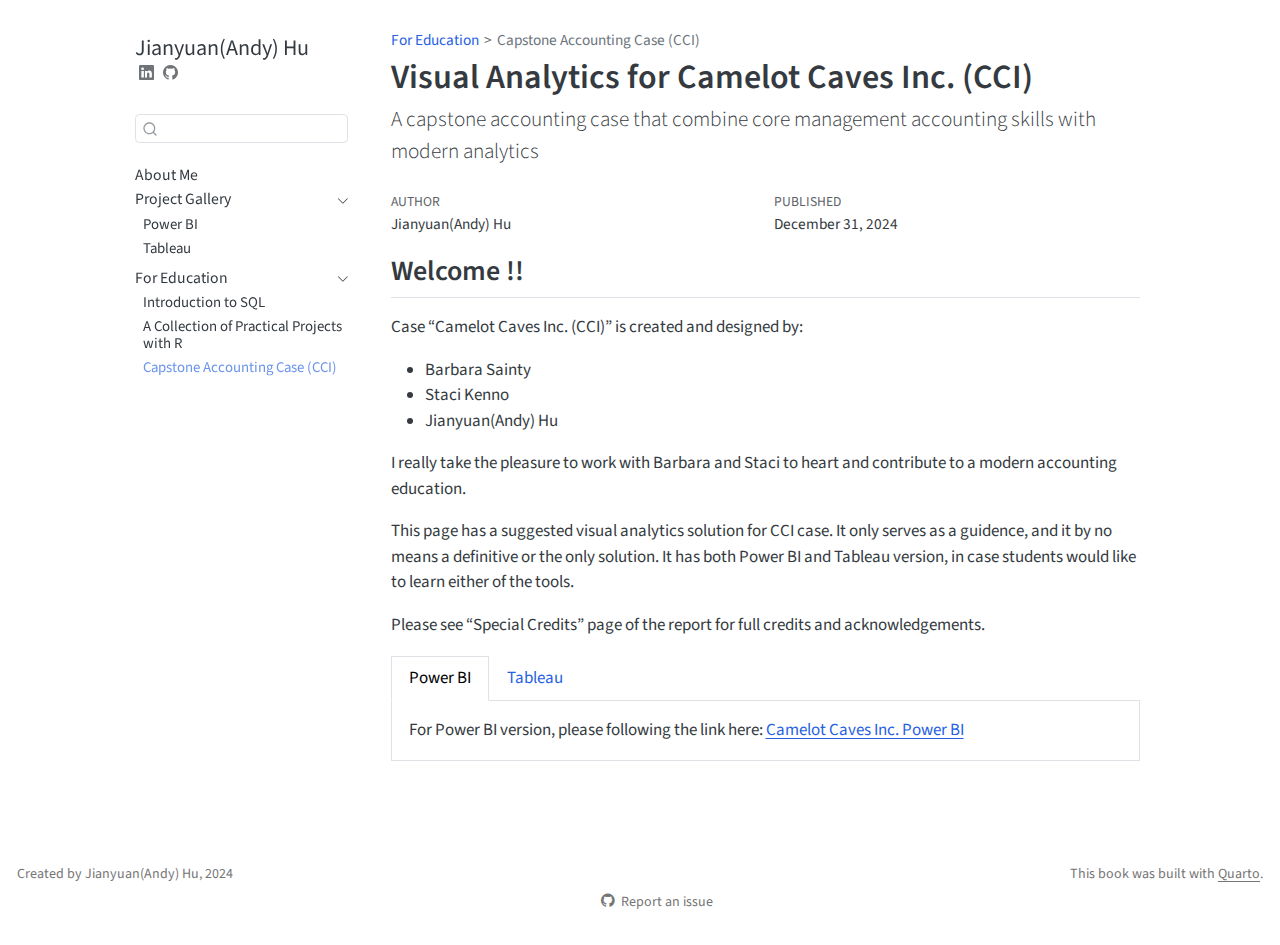
==== docs/accounting_cci.html @ a5feca30 "add cci power bi and tableau visuals" ====
<!DOCTYPE html>
<html xmlns="http://www.w3.org/1999/xhtml" lang="en" xml:lang="en"><head>

<meta charset="utf-8">
<meta name="generator" content="quarto-1.5.57">

<meta name="viewport" content="width=device-width, initial-scale=1.0, user-scalable=yes">

<meta name="author" content="Jianyuan(Andy) Hu">
<meta name="dcterms.date" content="2024-12-31">

<title>Visual Analytics for Camelot Caves Inc.&nbsp;(CCI) – Jianyuan(Andy) Hu</title>
<style>
code{white-space: pre-wrap;}
span.smallcaps{font-variant: small-caps;}
div.columns{display: flex; gap: min(4vw, 1.5em);}
div.column{flex: auto; overflow-x: auto;}
div.hanging-indent{margin-left: 1.5em; text-indent: -1.5em;}
ul.task-list{list-style: none;}
ul.task-list li input[type="checkbox"] {
  width: 0.8em;
  margin: 0 0.8em 0.2em -1em; /* quarto-specific, see https://github.com/quarto-dev/quarto-cli/issues/4556 */ 
  vertical-align: middle;
}
</style>


<script src="site_libs/quarto-nav/quarto-nav.js"></script>
<script src="site_libs/quarto-nav/headroom.min.js"></script>
<script src="site_libs/clipboard/clipboard.min.js"></script>
<script src="site_libs/quarto-search/autocomplete.umd.js"></script>
<script src="site_libs/quarto-search/fuse.min.js"></script>
<script src="site_libs/quarto-search/quarto-search.js"></script>
<meta name="quarto:offset" content="./">
<script src="site_libs/quarto-html/quarto.js"></script>
<script src="site_libs/quarto-html/popper.min.js"></script>
<script src="site_libs/quarto-html/tippy.umd.min.js"></script>
<script src="site_libs/quarto-html/anchor.min.js"></script>
<link href="site_libs/quarto-html/tippy.css" rel="stylesheet">
<link href="site_libs/quarto-html/quarto-syntax-highlighting.css" rel="stylesheet" id="quarto-text-highlighting-styles">
<script src="site_libs/bootstrap/bootstrap.min.js"></script>
<link href="site_libs/bootstrap/bootstrap-icons.css" rel="stylesheet">
<link href="site_libs/bootstrap/bootstrap.min.css" rel="stylesheet" id="quarto-bootstrap" data-mode="light">
<script id="quarto-search-options" type="application/json">{
  "location": "sidebar",
  "copy-button": false,
  "collapse-after": 3,
  "panel-placement": "start",
  "type": "textbox",
  "limit": 50,
  "keyboard-shortcut": [
    "f",
    "/",
    "s"
  ],
  "show-item-context": false,
  "language": {
    "search-no-results-text": "No results",
    "search-matching-documents-text": "matching documents",
    "search-copy-link-title": "Copy link to search",
    "search-hide-matches-text": "Hide additional matches",
    "search-more-match-text": "more match in this document",
    "search-more-matches-text": "more matches in this document",
    "search-clear-button-title": "Clear",
    "search-text-placeholder": "",
    "search-detached-cancel-button-title": "Cancel",
    "search-submit-button-title": "Submit",
    "search-label": "Search"
  }
}</script>


<link rel="stylesheet" href="styles.css">
</head>

<body class="nav-sidebar floating fullcontent">

<div id="quarto-search-results"></div>
  <header id="quarto-header" class="headroom fixed-top">
  <nav class="quarto-secondary-nav">
    <div class="container-fluid d-flex">
      <button type="button" class="quarto-btn-toggle btn" data-bs-toggle="collapse" role="button" data-bs-target=".quarto-sidebar-collapse-item" aria-controls="quarto-sidebar" aria-expanded="false" aria-label="Toggle sidebar navigation" onclick="if (window.quartoToggleHeadroom) { window.quartoToggleHeadroom(); }">
        <i class="bi bi-layout-text-sidebar-reverse"></i>
      </button>
        <nav class="quarto-page-breadcrumbs" aria-label="breadcrumb"><ol class="breadcrumb"><li class="breadcrumb-item"><a href="https://jy-andy-hu.github.io/Education_MySQL_Introduction/">For Education</a></li><li class="breadcrumb-item"><a href="./accounting_cci.html">Capstone Accounting Case (CCI)</a></li></ol></nav>
        <a class="flex-grow-1" role="navigation" data-bs-toggle="collapse" data-bs-target=".quarto-sidebar-collapse-item" aria-controls="quarto-sidebar" aria-expanded="false" aria-label="Toggle sidebar navigation" onclick="if (window.quartoToggleHeadroom) { window.quartoToggleHeadroom(); }">      
        </a>
      <button type="button" class="btn quarto-search-button" aria-label="Search" onclick="window.quartoOpenSearch();">
        <i class="bi bi-search"></i>
      </button>
    </div>
  </nav>
</header>
<!-- content -->
<div id="quarto-content" class="quarto-container page-columns page-rows-contents page-layout-article">
<!-- sidebar -->
  <nav id="quarto-sidebar" class="sidebar collapse collapse-horizontal quarto-sidebar-collapse-item sidebar-navigation floating overflow-auto">
    <div class="pt-lg-2 mt-2 text-left sidebar-header">
    <div class="sidebar-title mb-0 py-0">
      <a href="./">Jianyuan(Andy) Hu</a> 
        <div class="sidebar-tools-main">
    <a href="http://linkedin.com/in/andyhu1" title="" class="quarto-navigation-tool px-1" aria-label=""><i class="bi bi-linkedin"></i></a>
    <a href="https://github.com/jy-andy-hu" title="" class="quarto-navigation-tool px-1" aria-label=""><i class="bi bi-github"></i></a>
</div>
    </div>
      </div>
        <div class="mt-2 flex-shrink-0 align-items-center">
        <div class="sidebar-search">
        <div id="quarto-search" class="" title="Search"></div>
        </div>
        </div>
    <div class="sidebar-menu-container"> 
    <ul class="list-unstyled mt-1">
        <li class="sidebar-item">
  <div class="sidebar-item-container"> 
  <a href="./index.html" class="sidebar-item-text sidebar-link">
 <span class="menu-text">About Me</span></a>
  </div>
</li>
        <li class="sidebar-item sidebar-item-section">
      <div class="sidebar-item-container"> 
            <a class="sidebar-item-text sidebar-link text-start" data-bs-toggle="collapse" data-bs-target="#quarto-sidebar-section-1" role="navigation" aria-expanded="true">
 <span class="menu-text">Project Gallery</span></a>
          <a class="sidebar-item-toggle text-start" data-bs-toggle="collapse" data-bs-target="#quarto-sidebar-section-1" role="navigation" aria-expanded="true" aria-label="Toggle section">
            <i class="bi bi-chevron-right ms-2"></i>
          </a> 
      </div>
      <ul id="quarto-sidebar-section-1" class="collapse list-unstyled sidebar-section depth1 show">  
          <li class="sidebar-item">
  <div class="sidebar-item-container"> 
  <a href="./powerbi.html" class="sidebar-item-text sidebar-link">
 <span class="menu-text">Power BI</span></a>
  </div>
</li>
          <li class="sidebar-item">
  <div class="sidebar-item-container"> 
  <a href="./tableau.html" class="sidebar-item-text sidebar-link">
 <span class="menu-text">Tableau</span></a>
  </div>
</li>
      </ul>
  </li>
        <li class="sidebar-item sidebar-item-section">
      <div class="sidebar-item-container"> 
            <a class="sidebar-item-text sidebar-link text-start" data-bs-toggle="collapse" data-bs-target="#quarto-sidebar-section-2" role="navigation" aria-expanded="true">
 <span class="menu-text">For Education</span></a>
          <a class="sidebar-item-toggle text-start" data-bs-toggle="collapse" data-bs-target="#quarto-sidebar-section-2" role="navigation" aria-expanded="true" aria-label="Toggle section">
            <i class="bi bi-chevron-right ms-2"></i>
          </a> 
      </div>
      <ul id="quarto-sidebar-section-2" class="collapse list-unstyled sidebar-section depth1 show">  
          <li class="sidebar-item">
  <div class="sidebar-item-container"> 
  <a href="https://jy-andy-hu.github.io/Education_MySQL_Introduction/" class="sidebar-item-text sidebar-link">
 <span class="menu-text">Introduction to SQL</span></a>
  </div>
</li>
          <li class="sidebar-item">
  <div class="sidebar-item-container"> 
  <a href="https://jy-andy-hu.github.io/Education_R/" class="sidebar-item-text sidebar-link">
 <span class="menu-text">A Collection of Practical Projects with R</span></a>
  </div>
</li>
          <li class="sidebar-item">
  <div class="sidebar-item-container"> 
  <a href="./accounting_cci.html" class="sidebar-item-text sidebar-link active">
 <span class="menu-text">Capstone Accounting Case (CCI)</span></a>
  </div>
</li>
      </ul>
  </li>
    </ul>
    </div>
</nav>
<div id="quarto-sidebar-glass" class="quarto-sidebar-collapse-item" data-bs-toggle="collapse" data-bs-target=".quarto-sidebar-collapse-item"></div>
<!-- margin-sidebar -->
    
<!-- main -->
<main class="content" id="quarto-document-content">

<header id="title-block-header" class="quarto-title-block default"><nav class="quarto-page-breadcrumbs quarto-title-breadcrumbs d-none d-lg-block" aria-label="breadcrumb"><ol class="breadcrumb"><li class="breadcrumb-item"><a href="https://jy-andy-hu.github.io/Education_MySQL_Introduction/">For Education</a></li><li class="breadcrumb-item"><a href="./accounting_cci.html">Capstone Accounting Case (CCI)</a></li></ol></nav>
<div class="quarto-title">
<h1 class="title">Visual Analytics for Camelot Caves Inc.&nbsp;(CCI)</h1>
<p class="subtitle lead">A capstone accounting case that combine core management accounting skills with modern analytics</p>
</div>



<div class="quarto-title-meta">

    <div>
    <div class="quarto-title-meta-heading">Author</div>
    <div class="quarto-title-meta-contents">
             <p>Jianyuan(Andy) Hu </p>
          </div>
  </div>
    
    <div>
    <div class="quarto-title-meta-heading">Published</div>
    <div class="quarto-title-meta-contents">
      <p class="date">December 31, 2024</p>
    </div>
  </div>
  
    
  </div>
  


</header>


<section id="welcome" class="level2">
<h2 class="anchored" data-anchor-id="welcome">Welcome !!</h2>
<p>Case “Camelot Caves Inc.&nbsp;(CCI)” is created and designed by:</p>
<ul>
<li>Barbara Sainty</li>
<li>Staci Kenno</li>
<li>Jianyuan(Andy) Hu</li>
</ul>
<p>I really take the pleasure to work with Barbara and Staci to heart and contribute to a modern accounting education.</p>
<p>This page has a suggested visual analytics solution for CCI case. It only serves as a guidence, and it by no means a definitive or the only solution. It has both Power BI and Tableau version, in case students would like to learn either of the tools.</p>
<p>Please see “Special Credits” page of the report for full credits and acknowledgements.</p>
<div class="tabset-margin-container"></div><div class="panel-tabset">
<ul class="nav nav-tabs" role="tablist"><li class="nav-item" role="presentation"><a class="nav-link active" id="tabset-1-1-tab" data-bs-toggle="tab" data-bs-target="#tabset-1-1" role="tab" aria-controls="tabset-1-1" aria-selected="true" aria-current="page">Power BI</a></li><li class="nav-item" role="presentation"><a class="nav-link" id="tabset-1-2-tab" data-bs-toggle="tab" data-bs-target="#tabset-1-2" role="tab" aria-controls="tabset-1-2" aria-selected="false">Tableau</a></li></ul>
<div class="tab-content">
<div id="tabset-1-1" class="tab-pane active" role="tabpanel" aria-labelledby="tabset-1-1-tab">
<p>For Power BI version, please following the link here: <a href="https://app.powerbi.com/view?r=eyJrIjoiZjk4ZjliZDItNTQxYi00ZWM5LTg2YzItMmUyZDdiNmY3OTYyIiwidCI6IjJlYTIwYzQ3LTNlZjUtNDNkNy1iZWQ3LWIwNDBmYzBhMzkyNiIsImMiOjZ9">Camelot Caves Inc.&nbsp;Power BI</a></p>
</div>
<div id="tabset-1-2" class="tab-pane" role="tabpanel" aria-labelledby="tabset-1-2-tab">
<p>For best Tableau viewing experience, please following the link here: <a href="https://public.tableau.com/views/WineAnalytics-AndyHuV3/SpeicalNotes?:language=en-GB&amp;:sid=&amp;:redirect=auth&amp;:display_count=n&amp;:origin=viz_share_link">Camelot Caves Inc.&nbsp;Tableau</a></p>
</div>
</div>
</div>


</section>

</main> <!-- /main -->
<script id="quarto-html-after-body" type="application/javascript">
window.document.addEventListener("DOMContentLoaded", function (event) {
  const toggleBodyColorMode = (bsSheetEl) => {
    const mode = bsSheetEl.getAttribute("data-mode");
    const bodyEl = window.document.querySelector("body");
    if (mode === "dark") {
      bodyEl.classList.add("quarto-dark");
      bodyEl.classList.remove("quarto-light");
    } else {
      bodyEl.classList.add("quarto-light");
      bodyEl.classList.remove("quarto-dark");
    }
  }
  const toggleBodyColorPrimary = () => {
    const bsSheetEl = window.document.querySelector("link#quarto-bootstrap");
    if (bsSheetEl) {
      toggleBodyColorMode(bsSheetEl);
    }
  }
  toggleBodyColorPrimary();  
  const icon = "";
  const anchorJS = new window.AnchorJS();
  anchorJS.options = {
    placement: 'right',
    icon: icon
  };
  anchorJS.add('.anchored');
  const isCodeAnnotation = (el) => {
    for (const clz of el.classList) {
      if (clz.startsWith('code-annotation-')) {                     
        return true;
      }
    }
    return false;
  }
  const onCopySuccess = function(e) {
    // button target
    const button = e.trigger;
    // don't keep focus
    button.blur();
    // flash "checked"
    button.classList.add('code-copy-button-checked');
    var currentTitle = button.getAttribute("title");
    button.setAttribute("title", "Copied!");
    let tooltip;
    if (window.bootstrap) {
      button.setAttribute("data-bs-toggle", "tooltip");
      button.setAttribute("data-bs-placement", "left");
      button.setAttribute("data-bs-title", "Copied!");
      tooltip = new bootstrap.Tooltip(button, 
        { trigger: "manual", 
          customClass: "code-copy-button-tooltip",
          offset: [0, -8]});
      tooltip.show();    
    }
    setTimeout(function() {
      if (tooltip) {
        tooltip.hide();
        button.removeAttribute("data-bs-title");
        button.removeAttribute("data-bs-toggle");
        button.removeAttribute("data-bs-placement");
      }
      button.setAttribute("title", currentTitle);
      button.classList.remove('code-copy-button-checked');
    }, 1000);
    // clear code selection
    e.clearSelection();
  }
  const getTextToCopy = function(trigger) {
      const codeEl = trigger.previousElementSibling.cloneNode(true);
      for (const childEl of codeEl.children) {
        if (isCodeAnnotation(childEl)) {
          childEl.remove();
        }
      }
      return codeEl.innerText;
  }
  const clipboard = new window.ClipboardJS('.code-copy-button:not([data-in-quarto-modal])', {
    text: getTextToCopy
  });
  clipboard.on('success', onCopySuccess);
  if (window.document.getElementById('quarto-embedded-source-code-modal')) {
    // For code content inside modals, clipBoardJS needs to be initialized with a container option
    // TODO: Check when it could be a function (https://github.com/zenorocha/clipboard.js/issues/860)
    const clipboardModal = new window.ClipboardJS('.code-copy-button[data-in-quarto-modal]', {
      text: getTextToCopy,
      container: window.document.getElementById('quarto-embedded-source-code-modal')
    });
    clipboardModal.on('success', onCopySuccess);
  }
    var localhostRegex = new RegExp(/^(?:http|https):\/\/localhost\:?[0-9]*\//);
    var mailtoRegex = new RegExp(/^mailto:/);
      var filterRegex = new RegExp('/' + window.location.host + '/');
    var isInternal = (href) => {
        return filterRegex.test(href) || localhostRegex.test(href) || mailtoRegex.test(href);
    }
    // Inspect non-navigation links and adorn them if external
 	var links = window.document.querySelectorAll('a[href]:not(.nav-link):not(.navbar-brand):not(.toc-action):not(.sidebar-link):not(.sidebar-item-toggle):not(.pagination-link):not(.no-external):not([aria-hidden]):not(.dropdown-item):not(.quarto-navigation-tool):not(.about-link)');
    for (var i=0; i<links.length; i++) {
      const link = links[i];
      if (!isInternal(link.href)) {
        // undo the damage that might have been done by quarto-nav.js in the case of
        // links that we want to consider external
        if (link.dataset.originalHref !== undefined) {
          link.href = link.dataset.originalHref;
        }
      }
    }
  function tippyHover(el, contentFn, onTriggerFn, onUntriggerFn) {
    const config = {
      allowHTML: true,
      maxWidth: 500,
      delay: 100,
      arrow: false,
      appendTo: function(el) {
          return el.parentElement;
      },
      interactive: true,
      interactiveBorder: 10,
      theme: 'quarto',
      placement: 'bottom-start',
    };
    if (contentFn) {
      config.content = contentFn;
    }
    if (onTriggerFn) {
      config.onTrigger = onTriggerFn;
    }
    if (onUntriggerFn) {
      config.onUntrigger = onUntriggerFn;
    }
    window.tippy(el, config); 
  }
  const noterefs = window.document.querySelectorAll('a[role="doc-noteref"]');
  for (var i=0; i<noterefs.length; i++) {
    const ref = noterefs[i];
    tippyHover(ref, function() {
      // use id or data attribute instead here
      let href = ref.getAttribute('data-footnote-href') || ref.getAttribute('href');
      try { href = new URL(href).hash; } catch {}
      const id = href.replace(/^#\/?/, "");
      const note = window.document.getElementById(id);
      if (note) {
        return note.innerHTML;
      } else {
        return "";
      }
    });
  }
  const xrefs = window.document.querySelectorAll('a.quarto-xref');
  const processXRef = (id, note) => {
    // Strip column container classes
    const stripColumnClz = (el) => {
      el.classList.remove("page-full", "page-columns");
      if (el.children) {
        for (const child of el.children) {
          stripColumnClz(child);
        }
      }
    }
    stripColumnClz(note)
    if (id === null || id.startsWith('sec-')) {
      // Special case sections, only their first couple elements
      const container = document.createElement("div");
      if (note.children && note.children.length > 2) {
        container.appendChild(note.children[0].cloneNode(true));
        for (let i = 1; i < note.children.length; i++) {
          const child = note.children[i];
          if (child.tagName === "P" && child.innerText === "") {
            continue;
          } else {
            container.appendChild(child.cloneNode(true));
            break;
          }
        }
        if (window.Quarto?.typesetMath) {
          window.Quarto.typesetMath(container);
        }
        return container.innerHTML
      } else {
        if (window.Quarto?.typesetMath) {
          window.Quarto.typesetMath(note);
        }
        return note.innerHTML;
      }
    } else {
      // Remove any anchor links if they are present
      const anchorLink = note.querySelector('a.anchorjs-link');
      if (anchorLink) {
        anchorLink.remove();
      }
      if (window.Quarto?.typesetMath) {
        window.Quarto.typesetMath(note);
      }
      // TODO in 1.5, we should make sure this works without a callout special case
      if (note.classList.contains("callout")) {
        return note.outerHTML;
      } else {
        return note.innerHTML;
      }
    }
  }
  for (var i=0; i<xrefs.length; i++) {
    const xref = xrefs[i];
    tippyHover(xref, undefined, function(instance) {
      instance.disable();
      let url = xref.getAttribute('href');
      let hash = undefined; 
      if (url.startsWith('#')) {
        hash = url;
      } else {
        try { hash = new URL(url).hash; } catch {}
      }
      if (hash) {
        const id = hash.replace(/^#\/?/, "");
        const note = window.document.getElementById(id);
        if (note !== null) {
          try {
            const html = processXRef(id, note.cloneNode(true));
            instance.setContent(html);
          } finally {
            instance.enable();
            instance.show();
          }
        } else {
          // See if we can fetch this
          fetch(url.split('#')[0])
          .then(res => res.text())
          .then(html => {
            const parser = new DOMParser();
            const htmlDoc = parser.parseFromString(html, "text/html");
            const note = htmlDoc.getElementById(id);
            if (note !== null) {
              const html = processXRef(id, note);
              instance.setContent(html);
            } 
          }).finally(() => {
            instance.enable();
            instance.show();
          });
        }
      } else {
        // See if we can fetch a full url (with no hash to target)
        // This is a special case and we should probably do some content thinning / targeting
        fetch(url)
        .then(res => res.text())
        .then(html => {
          const parser = new DOMParser();
          const htmlDoc = parser.parseFromString(html, "text/html");
          const note = htmlDoc.querySelector('main.content');
          if (note !== null) {
            // This should only happen for chapter cross references
            // (since there is no id in the URL)
            // remove the first header
            if (note.children.length > 0 && note.children[0].tagName === "HEADER") {
              note.children[0].remove();
            }
            const html = processXRef(null, note);
            instance.setContent(html);
          } 
        }).finally(() => {
          instance.enable();
          instance.show();
        });
      }
    }, function(instance) {
    });
  }
      let selectedAnnoteEl;
      const selectorForAnnotation = ( cell, annotation) => {
        let cellAttr = 'data-code-cell="' + cell + '"';
        let lineAttr = 'data-code-annotation="' +  annotation + '"';
        const selector = 'span[' + cellAttr + '][' + lineAttr + ']';
        return selector;
      }
      const selectCodeLines = (annoteEl) => {
        const doc = window.document;
        const targetCell = annoteEl.getAttribute("data-target-cell");
        const targetAnnotation = annoteEl.getAttribute("data-target-annotation");
        const annoteSpan = window.document.querySelector(selectorForAnnotation(targetCell, targetAnnotation));
        const lines = annoteSpan.getAttribute("data-code-lines").split(",");
        const lineIds = lines.map((line) => {
          return targetCell + "-" + line;
        })
        let top = null;
        let height = null;
        let parent = null;
        if (lineIds.length > 0) {
            //compute the position of the single el (top and bottom and make a div)
            const el = window.document.getElementById(lineIds[0]);
            top = el.offsetTop;
            height = el.offsetHeight;
            parent = el.parentElement.parentElement;
          if (lineIds.length > 1) {
            const lastEl = window.document.getElementById(lineIds[lineIds.length - 1]);
            const bottom = lastEl.offsetTop + lastEl.offsetHeight;
            height = bottom - top;
          }
          if (top !== null && height !== null && parent !== null) {
            // cook up a div (if necessary) and position it 
            let div = window.document.getElementById("code-annotation-line-highlight");
            if (div === null) {
              div = window.document.createElement("div");
              div.setAttribute("id", "code-annotation-line-highlight");
              div.style.position = 'absolute';
              parent.appendChild(div);
            }
            div.style.top = top - 2 + "px";
            div.style.height = height + 4 + "px";
            div.style.left = 0;
            let gutterDiv = window.document.getElementById("code-annotation-line-highlight-gutter");
            if (gutterDiv === null) {
              gutterDiv = window.document.createElement("div");
              gutterDiv.setAttribute("id", "code-annotation-line-highlight-gutter");
              gutterDiv.style.position = 'absolute';
              const codeCell = window.document.getElementById(targetCell);
              const gutter = codeCell.querySelector('.code-annotation-gutter');
              gutter.appendChild(gutterDiv);
            }
            gutterDiv.style.top = top - 2 + "px";
            gutterDiv.style.height = height + 4 + "px";
          }
          selectedAnnoteEl = annoteEl;
        }
      };
      const unselectCodeLines = () => {
        const elementsIds = ["code-annotation-line-highlight", "code-annotation-line-highlight-gutter"];
        elementsIds.forEach((elId) => {
          const div = window.document.getElementById(elId);
          if (div) {
            div.remove();
          }
        });
        selectedAnnoteEl = undefined;
      };
        // Handle positioning of the toggle
    window.addEventListener(
      "resize",
      throttle(() => {
        elRect = undefined;
        if (selectedAnnoteEl) {
          selectCodeLines(selectedAnnoteEl);
        }
      }, 10)
    );
    function throttle(fn, ms) {
    let throttle = false;
    let timer;
      return (...args) => {
        if(!throttle) { // first call gets through
            fn.apply(this, args);
            throttle = true;
        } else { // all the others get throttled
            if(timer) clearTimeout(timer); // cancel #2
            timer = setTimeout(() => {
              fn.apply(this, args);
              timer = throttle = false;
            }, ms);
        }
      };
    }
      // Attach click handler to the DT
      const annoteDls = window.document.querySelectorAll('dt[data-target-cell]');
      for (const annoteDlNode of annoteDls) {
        annoteDlNode.addEventListener('click', (event) => {
          const clickedEl = event.target;
          if (clickedEl !== selectedAnnoteEl) {
            unselectCodeLines();
            const activeEl = window.document.querySelector('dt[data-target-cell].code-annotation-active');
            if (activeEl) {
              activeEl.classList.remove('code-annotation-active');
            }
            selectCodeLines(clickedEl);
            clickedEl.classList.add('code-annotation-active');
          } else {
            // Unselect the line
            unselectCodeLines();
            clickedEl.classList.remove('code-annotation-active');
          }
        });
      }
  const findCites = (el) => {
    const parentEl = el.parentElement;
    if (parentEl) {
      const cites = parentEl.dataset.cites;
      if (cites) {
        return {
          el,
          cites: cites.split(' ')
        };
      } else {
        return findCites(el.parentElement)
      }
    } else {
      return undefined;
    }
  };
  var bibliorefs = window.document.querySelectorAll('a[role="doc-biblioref"]');
  for (var i=0; i<bibliorefs.length; i++) {
    const ref = bibliorefs[i];
    const citeInfo = findCites(ref);
    if (citeInfo) {
      tippyHover(citeInfo.el, function() {
        var popup = window.document.createElement('div');
        citeInfo.cites.forEach(function(cite) {
          var citeDiv = window.document.createElement('div');
          citeDiv.classList.add('hanging-indent');
          citeDiv.classList.add('csl-entry');
          var biblioDiv = window.document.getElementById('ref-' + cite);
          if (biblioDiv) {
            citeDiv.innerHTML = biblioDiv.innerHTML;
          }
          popup.appendChild(citeDiv);
        });
        return popup.innerHTML;
      });
    }
  }
});
</script>
</div> <!-- /content -->
<footer class="footer">
  <div class="nav-footer">
    <div class="nav-footer-left">
<p>Created by Jianyuan(Andy) Hu, 2024</p>
</div>   
    <div class="nav-footer-center">
      &nbsp;
    <div class="toc-actions"><ul><li><a href="https://github.com/jy-andy-hu/Education_MySQL_Introduction/issues/new" class="toc-action"><i class="bi bi-github"></i>Report an issue</a></li></ul></div></div>
    <div class="nav-footer-right">
<p>This book was built with <a href="https://quarto.org/">Quarto</a>.</p>
</div>
  </div>
</footer>




</body></html>
---- docs/site_libs/quarto-html/tippy.css ----
.tippy-box[data-animation=fade][data-state=hidden]{opacity:0}[data-tippy-root]{max-width:calc(100vw - 10px)}.tippy-box{position:relative;background-color:#333;color:#fff;border-radius:4px;font-size:14px;line-height:1.4;white-space:normal;outline:0;transition-property:transform,visibility,opacity}.tippy-box[data-placement^=top]>.tippy-arrow{bottom:0}.tippy-box[data-placement^=top]>.tippy-arrow:before{bottom:-7px;left:0;border-width:8px 8px 0;border-top-color:initial;transform-origin:center top}.tippy-box[data-placement^=bottom]>.tippy-arrow{top:0}.tippy-box[data-placement^=bottom]>.tippy-arrow:before{top:-7px;left:0;border-width:0 8px 8px;border-bottom-color:initial;transform-origin:center bottom}.tippy-box[data-placement^=left]>.tippy-arrow{right:0}.tippy-box[data-placement^=left]>.tippy-arrow:before{border-width:8px 0 8px 8px;border-left-color:initial;right:-7px;transform-origin:center left}.tippy-box[data-placement^=right]>.tippy-arrow{left:0}.tippy-box[data-placement^=right]>.tippy-arrow:before{left:-7px;border-width:8px 8px 8px 0;border-right-color:initial;transform-origin:center right}.tippy-box[data-inertia][data-state=visible]{transition-timing-function:cubic-bezier(.54,1.5,.38,1.11)}.tippy-arrow{width:16px;height:16px;color:#333}.tippy-arrow:before{content:"";position:absolute;border-color:transparent;border-style:solid}.tippy-content{position:relative;padding:5px 9px;z-index:1}
---- docs/site_libs/quarto-html/quarto-syntax-highlighting.css ----
/* quarto syntax highlight colors */
:root {
  --quarto-hl-ot-color: #003B4F;
  --quarto-hl-at-color: #657422;
  --quarto-hl-ss-color: #20794D;
  --quarto-hl-an-color: #5E5E5E;
  --quarto-hl-fu-color: #4758AB;
  --quarto-hl-st-color: #20794D;
  --quarto-hl-cf-color: #003B4F;
  --quarto-hl-op-color: #5E5E5E;
  --quarto-hl-er-color: #AD0000;
  --quarto-hl-bn-color: #AD0000;
  --quarto-hl-al-color: #AD0000;
  --quarto-hl-va-color: #111111;
  --quarto-hl-bu-color: inherit;
  --quarto-hl-ex-color: inherit;
  --quarto-hl-pp-color: #AD0000;
  --quarto-hl-in-color: #5E5E5E;
  --quarto-hl-vs-color: #20794D;
  --quarto-hl-wa-color: #5E5E5E;
  --quarto-hl-do-color: #5E5E5E;
  --quarto-hl-im-color: #00769E;
  --quarto-hl-ch-color: #20794D;
  --quarto-hl-dt-color: #AD0000;
  --quarto-hl-fl-color: #AD0000;
  --quarto-hl-co-color: #5E5E5E;
  --quarto-hl-cv-color: #5E5E5E;
  --quarto-hl-cn-color: #8f5902;
  --quarto-hl-sc-color: #5E5E5E;
  --quarto-hl-dv-color: #AD0000;
  --quarto-hl-kw-color: #003B4F;
}

/* other quarto variables */
:root {
  --quarto-font-monospace: SFMono-Regular, Menlo, Monaco, Consolas, "Liberation Mono", "Courier New", monospace;
}

pre > code.sourceCode > span {
  color: #003B4F;
}

code span {
  color: #003B4F;
}

code.sourceCode > span {
  color: #003B4F;
}

div.sourceCode,
div.sourceCode pre.sourceCode {
  color: #003B4F;
}

code span.ot {
  color: #003B4F;
  font-style: inherit;
}

code span.at {
  color: #657422;
  font-style: inherit;
}

code span.ss {
  color: #20794D;
  font-style: inherit;
}

code span.an {
  color: #5E5E5E;
  font-style: inherit;
}

code span.fu {
  color: #4758AB;
  font-style: inherit;
}

code span.st {
  color: #20794D;
  font-style: inherit;
}

code span.cf {
  color: #003B4F;
  font-weight: bold;
  font-style: inherit;
}

code span.op {
  color: #5E5E5E;
  font-style: inherit;
}

code span.er {
  color: #AD0000;
  font-style: inherit;
}

code span.bn {
  color: #AD0000;
  font-style: inherit;
}

code span.al {
  color: #AD0000;
  font-style: inherit;
}

code span.va {
  color: #111111;
  font-style: inherit;
}

code span.bu {
  font-style: inherit;
}

code span.ex {
  font-style: inherit;
}

code span.pp {
  color: #AD0000;
  font-style: inherit;
}

code span.in {
  color: #5E5E5E;
  font-style: inherit;
}

code span.vs {
  color: #20794D;
  font-style: inherit;
}

code span.wa {
  color: #5E5E5E;
  font-style: italic;
}

code span.do {
  color: #5E5E5E;
  font-style: italic;
}

code span.im {
  color: #00769E;
  font-style: inherit;
}

code span.ch {
  color: #20794D;
  font-style: inherit;
}

code span.dt {
  color: #AD0000;
  font-style: inherit;
}

code span.fl {
  color: #AD0000;
  font-style: inherit;
}

code span.co {
  color: #5E5E5E;
  font-style: inherit;
}

code span.cv {
  color: #5E5E5E;
  font-style: italic;
}

code span.cn {
  color: #8f5902;
  font-style: inherit;
}

code span.sc {
  color: #5E5E5E;
  font-style: inherit;
}

code span.dv {
  color: #AD0000;
  font-style: inherit;
}

code span.kw {
  color: #003B4F;
  font-weight: bold;
  font-style: inherit;
}

.prevent-inlining {
  content: "</";
}

/*# sourceMappingURL=debc5d5d77c3f9108843748ff7464032.css.map */
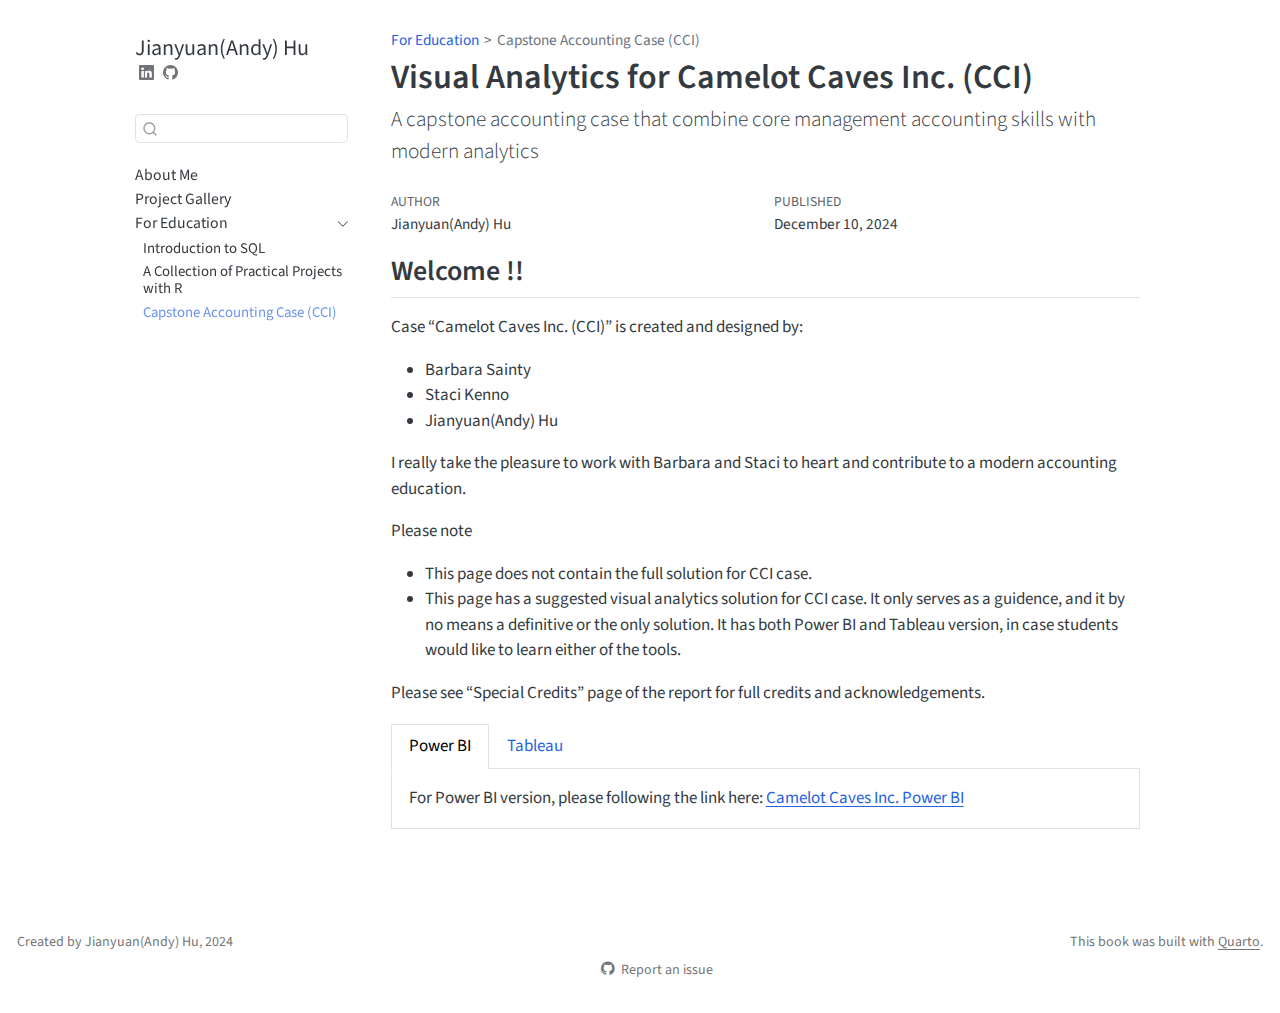
==== commit 3a62bbc0: "add existing power bi and tableau projects to project gallery" ====
--- a/docs/accounting_cci.html
+++ b/docs/accounting_cci.html
@@ -7,7 +7,7 @@
 <meta name="viewport" content="width=device-width, initial-scale=1.0, user-scalable=yes">
 
 <meta name="author" content="Jianyuan(Andy) Hu">
-<meta name="dcterms.date" content="2024-12-31">
+<meta name="dcterms.date" content="2024-12-10">
 
 <title>Visual Analytics for Camelot Caves Inc.&nbsp;(CCI) – Jianyuan(Andy) Hu</title>
 <style>
@@ -117,38 +117,21 @@
  <span class="menu-text">About Me</span></a>
   </div>
 </li>
+        <li class="sidebar-item">
+  <div class="sidebar-item-container"> 
+  <a href="./project_gallery.html" class="sidebar-item-text sidebar-link">
+ <span class="menu-text">Project Gallery</span></a>
+  </div>
+</li>
         <li class="sidebar-item sidebar-item-section">
       <div class="sidebar-item-container"> 
             <a class="sidebar-item-text sidebar-link text-start" data-bs-toggle="collapse" data-bs-target="#quarto-sidebar-section-1" role="navigation" aria-expanded="true">
- <span class="menu-text">Project Gallery</span></a>
+ <span class="menu-text">For Education</span></a>
           <a class="sidebar-item-toggle text-start" data-bs-toggle="collapse" data-bs-target="#quarto-sidebar-section-1" role="navigation" aria-expanded="true" aria-label="Toggle section">
             <i class="bi bi-chevron-right ms-2"></i>
           </a> 
       </div>
       <ul id="quarto-sidebar-section-1" class="collapse list-unstyled sidebar-section depth1 show">  
-          <li class="sidebar-item">
-  <div class="sidebar-item-container"> 
-  <a href="./powerbi.html" class="sidebar-item-text sidebar-link">
- <span class="menu-text">Power BI</span></a>
-  </div>
-</li>
-          <li class="sidebar-item">
-  <div class="sidebar-item-container"> 
-  <a href="./tableau.html" class="sidebar-item-text sidebar-link">
- <span class="menu-text">Tableau</span></a>
-  </div>
-</li>
-      </ul>
-  </li>
-        <li class="sidebar-item sidebar-item-section">
-      <div class="sidebar-item-container"> 
-            <a class="sidebar-item-text sidebar-link text-start" data-bs-toggle="collapse" data-bs-target="#quarto-sidebar-section-2" role="navigation" aria-expanded="true">
- <span class="menu-text">For Education</span></a>
-          <a class="sidebar-item-toggle text-start" data-bs-toggle="collapse" data-bs-target="#quarto-sidebar-section-2" role="navigation" aria-expanded="true" aria-label="Toggle section">
-            <i class="bi bi-chevron-right ms-2"></i>
-          </a> 
-      </div>
-      <ul id="quarto-sidebar-section-2" class="collapse list-unstyled sidebar-section depth1 show">  
           <li class="sidebar-item">
   <div class="sidebar-item-container"> 
   <a href="https://jy-andy-hu.github.io/Education_MySQL_Introduction/" class="sidebar-item-text sidebar-link">
@@ -198,7 +181,7 @@
     <div>
     <div class="quarto-title-meta-heading">Published</div>
     <div class="quarto-title-meta-contents">
-      <p class="date">December 31, 2024</p>
+      <p class="date">December 10, 2024</p>
     </div>
   </div>
   
@@ -219,7 +202,11 @@
 <li>Jianyuan(Andy) Hu</li>
 </ul>
 <p>I really take the pleasure to work with Barbara and Staci to heart and contribute to a modern accounting education.</p>
-<p>This page has a suggested visual analytics solution for CCI case. It only serves as a guidence, and it by no means a definitive or the only solution. It has both Power BI and Tableau version, in case students would like to learn either of the tools.</p>
+<p>Please note</p>
+<ul>
+<li>This page does not contain the full solution for CCI case.</li>
+<li>This page has a suggested visual analytics solution for CCI case. It only serves as a guidence, and it by no means a definitive or the only solution. It has both Power BI and Tableau version, in case students would like to learn either of the tools.</li>
+</ul>
 <p>Please see “Special Credits” page of the report for full credits and acknowledgements.</p>
 <div class="tabset-margin-container"></div><div class="panel-tabset">
 <ul class="nav nav-tabs" role="tablist"><li class="nav-item" role="presentation"><a class="nav-link active" id="tabset-1-1-tab" data-bs-toggle="tab" data-bs-target="#tabset-1-1" role="tab" aria-controls="tabset-1-1" aria-selected="true" aria-current="page">Power BI</a></li><li class="nav-item" role="presentation"><a class="nav-link" id="tabset-1-2-tab" data-bs-toggle="tab" data-bs-target="#tabset-1-2" role="tab" aria-controls="tabset-1-2" aria-selected="false">Tableau</a></li></ul>
@@ -665,7 +652,7 @@
 </div>   
     <div class="nav-footer-center">
       &nbsp;
-    <div class="toc-actions"><ul><li><a href="https://github.com/jy-andy-hu/Education_MySQL_Introduction/issues/new" class="toc-action"><i class="bi bi-github"></i>Report an issue</a></li></ul></div></div>
+    <div class="toc-actions"><ul><li><a href="https://github.com/jy-andy-hu/AllAboutMe/issues/new" class="toc-action"><i class="bi bi-github"></i>Report an issue</a></li></ul></div></div>
     <div class="nav-footer-right">
 <p>This book was built with <a href="https://quarto.org/">Quarto</a>.</p>
 </div>
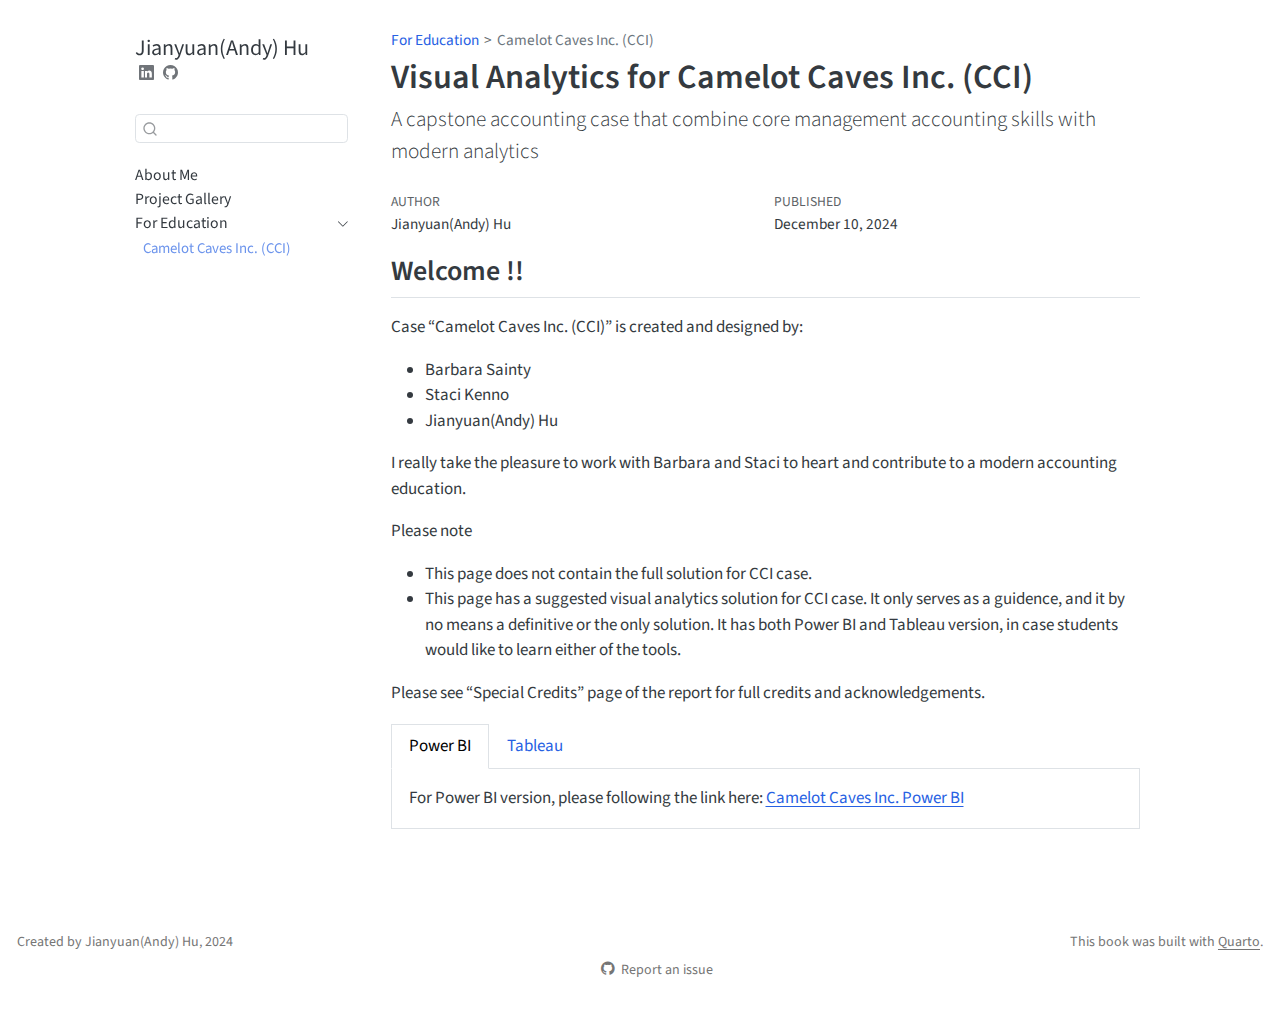
==== commit e5f85384: "reorganize for project gallery for better efficiency" ====
--- a/docs/accounting_cci.html
+++ b/docs/accounting_cci.html
@@ -82,7 +82,7 @@
       <button type="button" class="quarto-btn-toggle btn" data-bs-toggle="collapse" role="button" data-bs-target=".quarto-sidebar-collapse-item" aria-controls="quarto-sidebar" aria-expanded="false" aria-label="Toggle sidebar navigation" onclick="if (window.quartoToggleHeadroom) { window.quartoToggleHeadroom(); }">
         <i class="bi bi-layout-text-sidebar-reverse"></i>
       </button>
-        <nav class="quarto-page-breadcrumbs" aria-label="breadcrumb"><ol class="breadcrumb"><li class="breadcrumb-item"><a href="https://jy-andy-hu.github.io/Education_MySQL_Introduction/">For Education</a></li><li class="breadcrumb-item"><a href="./accounting_cci.html">Capstone Accounting Case (CCI)</a></li></ol></nav>
+        <nav class="quarto-page-breadcrumbs" aria-label="breadcrumb"><ol class="breadcrumb"><li class="breadcrumb-item"><a href="./accounting_cci.html">For Education</a></li><li class="breadcrumb-item"><a href="./accounting_cci.html">Camelot Caves Inc.&nbsp;(CCI)</a></li></ol></nav>
         <a class="flex-grow-1" role="navigation" data-bs-toggle="collapse" data-bs-target=".quarto-sidebar-collapse-item" aria-controls="quarto-sidebar" aria-expanded="false" aria-label="Toggle sidebar navigation" onclick="if (window.quartoToggleHeadroom) { window.quartoToggleHeadroom(); }">      
         </a>
       <button type="button" class="btn quarto-search-button" aria-label="Search" onclick="window.quartoOpenSearch();">
@@ -134,20 +134,8 @@
       <ul id="quarto-sidebar-section-1" class="collapse list-unstyled sidebar-section depth1 show">  
           <li class="sidebar-item">
   <div class="sidebar-item-container"> 
-  <a href="https://jy-andy-hu.github.io/Education_MySQL_Introduction/" class="sidebar-item-text sidebar-link">
- <span class="menu-text">Introduction to SQL</span></a>
-  </div>
-</li>
-          <li class="sidebar-item">
-  <div class="sidebar-item-container"> 
-  <a href="https://jy-andy-hu.github.io/Education_R/" class="sidebar-item-text sidebar-link">
- <span class="menu-text">A Collection of Practical Projects with R</span></a>
-  </div>
-</li>
-          <li class="sidebar-item">
-  <div class="sidebar-item-container"> 
   <a href="./accounting_cci.html" class="sidebar-item-text sidebar-link active">
- <span class="menu-text">Capstone Accounting Case (CCI)</span></a>
+ <span class="menu-text">Camelot Caves Inc.&nbsp;(CCI)</span></a>
   </div>
 </li>
       </ul>
@@ -161,7 +149,7 @@
 <!-- main -->
 <main class="content" id="quarto-document-content">
 
-<header id="title-block-header" class="quarto-title-block default"><nav class="quarto-page-breadcrumbs quarto-title-breadcrumbs d-none d-lg-block" aria-label="breadcrumb"><ol class="breadcrumb"><li class="breadcrumb-item"><a href="https://jy-andy-hu.github.io/Education_MySQL_Introduction/">For Education</a></li><li class="breadcrumb-item"><a href="./accounting_cci.html">Capstone Accounting Case (CCI)</a></li></ol></nav>
+<header id="title-block-header" class="quarto-title-block default"><nav class="quarto-page-breadcrumbs quarto-title-breadcrumbs d-none d-lg-block" aria-label="breadcrumb"><ol class="breadcrumb"><li class="breadcrumb-item"><a href="./accounting_cci.html">For Education</a></li><li class="breadcrumb-item"><a href="./accounting_cci.html">Camelot Caves Inc.&nbsp;(CCI)</a></li></ol></nav>
 <div class="quarto-title">
 <h1 class="title">Visual Analytics for Camelot Caves Inc.&nbsp;(CCI)</h1>
 <p class="subtitle lead">A capstone accounting case that combine core management accounting skills with modern analytics</p>
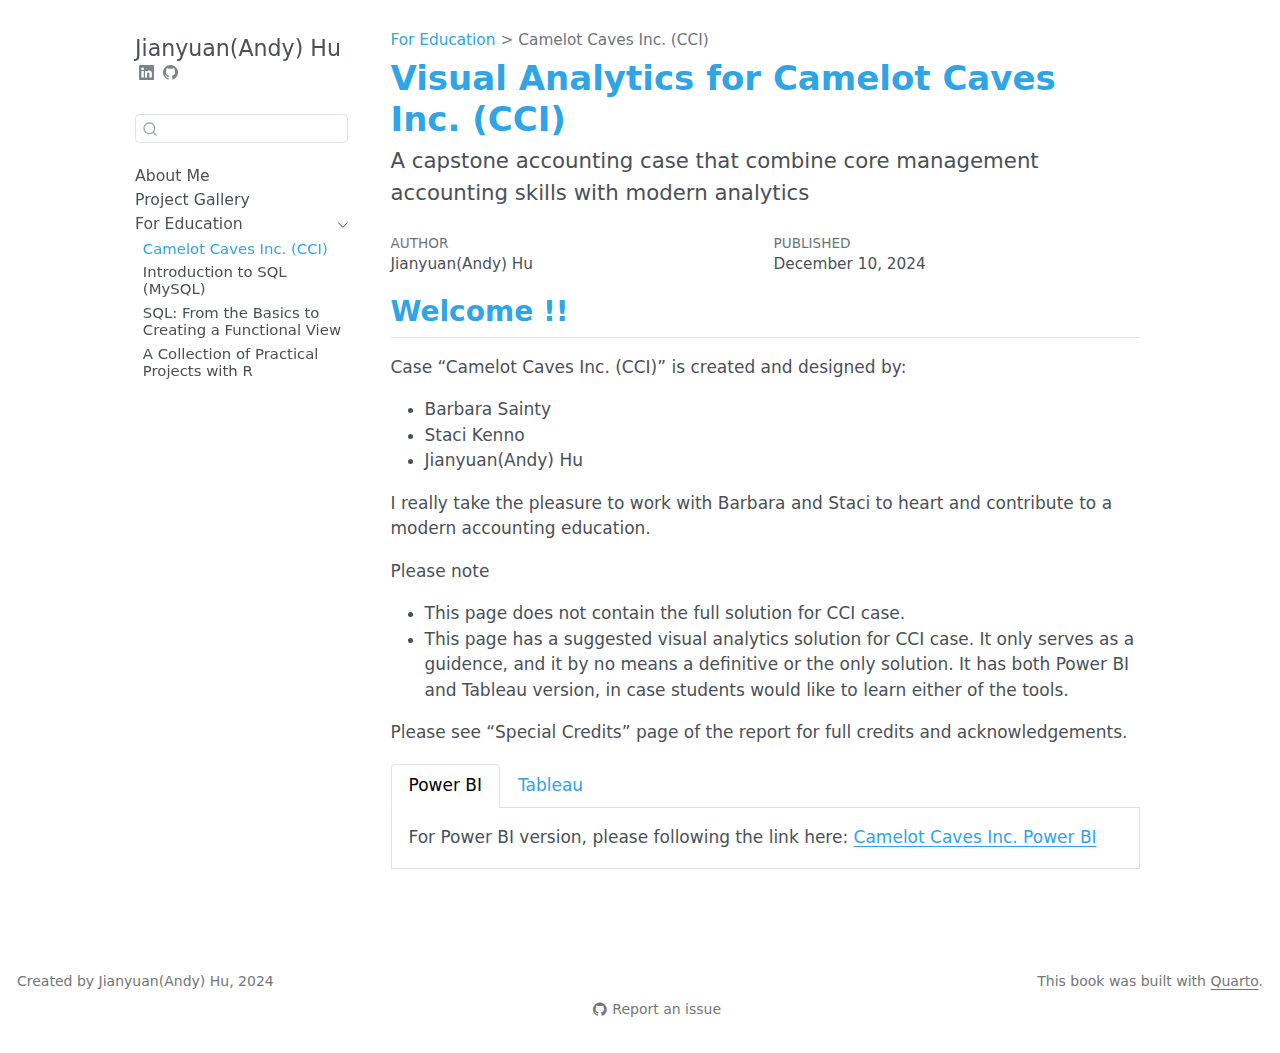
==== commit 3e4a160b: "add adventurework sql project and bring out educational projects to the front page" ====
--- a/docs/accounting_cci.html
+++ b/docs/accounting_cci.html
@@ -2,7 +2,7 @@
 <html xmlns="http://www.w3.org/1999/xhtml" lang="en" xml:lang="en"><head>
 
 <meta charset="utf-8">
-<meta name="generator" content="quarto-1.5.57">
+<meta name="generator" content="quarto-1.6.39">
 
 <meta name="viewport" content="width=device-width, initial-scale=1.0, user-scalable=yes">
 
@@ -37,10 +37,10 @@
 <script src="site_libs/quarto-html/tippy.umd.min.js"></script>
 <script src="site_libs/quarto-html/anchor.min.js"></script>
 <link href="site_libs/quarto-html/tippy.css" rel="stylesheet">
-<link href="site_libs/quarto-html/quarto-syntax-highlighting.css" rel="stylesheet" id="quarto-text-highlighting-styles">
+<link href="site_libs/quarto-html/quarto-syntax-highlighting-e26003cea8cd680ca0c55a263523d882.css" rel="stylesheet" id="quarto-text-highlighting-styles">
 <script src="site_libs/bootstrap/bootstrap.min.js"></script>
 <link href="site_libs/bootstrap/bootstrap-icons.css" rel="stylesheet">
-<link href="site_libs/bootstrap/bootstrap.min.css" rel="stylesheet" id="quarto-bootstrap" data-mode="light">
+<link href="site_libs/bootstrap/bootstrap-c8d5cbfe0a114cce0d624ba687662ee5.min.css" rel="stylesheet" append-hash="true" id="quarto-bootstrap" data-mode="light">
 <script id="quarto-search-options" type="application/json">{
   "location": "sidebar",
   "copy-button": false,
@@ -138,6 +138,24 @@
  <span class="menu-text">Camelot Caves Inc.&nbsp;(CCI)</span></a>
   </div>
 </li>
+          <li class="sidebar-item">
+  <div class="sidebar-item-container"> 
+  <a href="https://jy-andy-hu.github.io/Education_MySQL_Introduction/" class="sidebar-item-text sidebar-link">
+ <span class="menu-text">Introduction to SQL (MySQL)</span></a>
+  </div>
+</li>
+          <li class="sidebar-item">
+  <div class="sidebar-item-container"> 
+  <a href="https://github.com/jy-andy-hu/andy-hu-education/blob/main/SQL/AdventureWorks/SQL_Basics_Create_Useful_Compensation_View.ipynb" class="sidebar-item-text sidebar-link">
+ <span class="menu-text">SQL: From the Basics to Creating a Functional View</span></a>
+  </div>
+</li>
+          <li class="sidebar-item">
+  <div class="sidebar-item-container"> 
+  <a href="https://jy-andy-hu.github.io/Education_R/" class="sidebar-item-text sidebar-link">
+ <span class="menu-text">A Collection of Practical Projects with R</span></a>
+  </div>
+</li>
       </ul>
   </li>
     </ul>
@@ -294,8 +312,6 @@
   });
   clipboard.on('success', onCopySuccess);
   if (window.document.getElementById('quarto-embedded-source-code-modal')) {
-    // For code content inside modals, clipBoardJS needs to be initialized with a container option
-    // TODO: Check when it could be a function (https://github.com/zenorocha/clipboard.js/issues/860)
     const clipboardModal = new window.ClipboardJS('.code-copy-button[data-in-quarto-modal]', {
       text: getTextToCopy,
       container: window.document.getElementById('quarto-embedded-source-code-modal')
@@ -406,7 +422,6 @@
       if (window.Quarto?.typesetMath) {
         window.Quarto.typesetMath(note);
       }
-      // TODO in 1.5, we should make sure this works without a callout special case
       if (note.classList.contains("callout")) {
         return note.outerHTML;
       } else {
--- a/docs/site_libs/quarto-html/quarto-syntax-highlighting-e26003cea8cd680ca0c55a263523d882.css
+++ b/docs/site_libs/quarto-html/quarto-syntax-highlighting-e26003cea8cd680ca0c55a263523d882.css
@@ -0,0 +1,205 @@
+/* quarto syntax highlight colors */
+:root {
+  --quarto-hl-ot-color: #003B4F;
+  --quarto-hl-at-color: #657422;
+  --quarto-hl-ss-color: #20794D;
+  --quarto-hl-an-color: #5E5E5E;
+  --quarto-hl-fu-color: #4758AB;
+  --quarto-hl-st-color: #20794D;
+  --quarto-hl-cf-color: #003B4F;
+  --quarto-hl-op-color: #5E5E5E;
+  --quarto-hl-er-color: #AD0000;
+  --quarto-hl-bn-color: #AD0000;
+  --quarto-hl-al-color: #AD0000;
+  --quarto-hl-va-color: #111111;
+  --quarto-hl-bu-color: inherit;
+  --quarto-hl-ex-color: inherit;
+  --quarto-hl-pp-color: #AD0000;
+  --quarto-hl-in-color: #5E5E5E;
+  --quarto-hl-vs-color: #20794D;
+  --quarto-hl-wa-color: #5E5E5E;
+  --quarto-hl-do-color: #5E5E5E;
+  --quarto-hl-im-color: #00769E;
+  --quarto-hl-ch-color: #20794D;
+  --quarto-hl-dt-color: #AD0000;
+  --quarto-hl-fl-color: #AD0000;
+  --quarto-hl-co-color: #5E5E5E;
+  --quarto-hl-cv-color: #5E5E5E;
+  --quarto-hl-cn-color: #8f5902;
+  --quarto-hl-sc-color: #5E5E5E;
+  --quarto-hl-dv-color: #AD0000;
+  --quarto-hl-kw-color: #003B4F;
+}
+
+/* other quarto variables */
+:root {
+  --quarto-font-monospace: SFMono-Regular, Menlo, Monaco, Consolas, "Liberation Mono", "Courier New", monospace;
+}
+
+pre > code.sourceCode > span {
+  color: #003B4F;
+}
+
+code span {
+  color: #003B4F;
+}
+
+code.sourceCode > span {
+  color: #003B4F;
+}
+
+div.sourceCode,
+div.sourceCode pre.sourceCode {
+  color: #003B4F;
+}
+
+code span.ot {
+  color: #003B4F;
+  font-style: inherit;
+}
+
+code span.at {
+  color: #657422;
+  font-style: inherit;
+}
+
+code span.ss {
+  color: #20794D;
+  font-style: inherit;
+}
+
+code span.an {
+  color: #5E5E5E;
+  font-style: inherit;
+}
+
+code span.fu {
+  color: #4758AB;
+  font-style: inherit;
+}
+
+code span.st {
+  color: #20794D;
+  font-style: inherit;
+}
+
+code span.cf {
+  color: #003B4F;
+  font-weight: bold;
+  font-style: inherit;
+}
+
+code span.op {
+  color: #5E5E5E;
+  font-style: inherit;
+}
+
+code span.er {
+  color: #AD0000;
+  font-style: inherit;
+}
+
+code span.bn {
+  color: #AD0000;
+  font-style: inherit;
+}
+
+code span.al {
+  color: #AD0000;
+  font-style: inherit;
+}
+
+code span.va {
+  color: #111111;
+  font-style: inherit;
+}
+
+code span.bu {
+  font-style: inherit;
+}
+
+code span.ex {
+  font-style: inherit;
+}
+
+code span.pp {
+  color: #AD0000;
+  font-style: inherit;
+}
+
+code span.in {
+  color: #5E5E5E;
+  font-style: inherit;
+}
+
+code span.vs {
+  color: #20794D;
+  font-style: inherit;
+}
+
+code span.wa {
+  color: #5E5E5E;
+  font-style: italic;
+}
+
+code span.do {
+  color: #5E5E5E;
+  font-style: italic;
+}
+
+code span.im {
+  color: #00769E;
+  font-style: inherit;
+}
+
+code span.ch {
+  color: #20794D;
+  font-style: inherit;
+}
+
+code span.dt {
+  color: #AD0000;
+  font-style: inherit;
+}
+
+code span.fl {
+  color: #AD0000;
+  font-style: inherit;
+}
+
+code span.co {
+  color: #5E5E5E;
+  font-style: inherit;
+}
+
+code span.cv {
+  color: #5E5E5E;
+  font-style: italic;
+}
+
+code span.cn {
+  color: #8f5902;
+  font-style: inherit;
+}
+
+code span.sc {
+  color: #5E5E5E;
+  font-style: inherit;
+}
+
+code span.dv {
+  color: #AD0000;
+  font-style: inherit;
+}
+
+code span.kw {
+  color: #003B4F;
+  font-weight: bold;
+  font-style: inherit;
+}
+
+.prevent-inlining {
+  content: "</";
+}
+
+/*# sourceMappingURL=e90e9ab646ea9b1aaa61e089606e0f97.css.map */
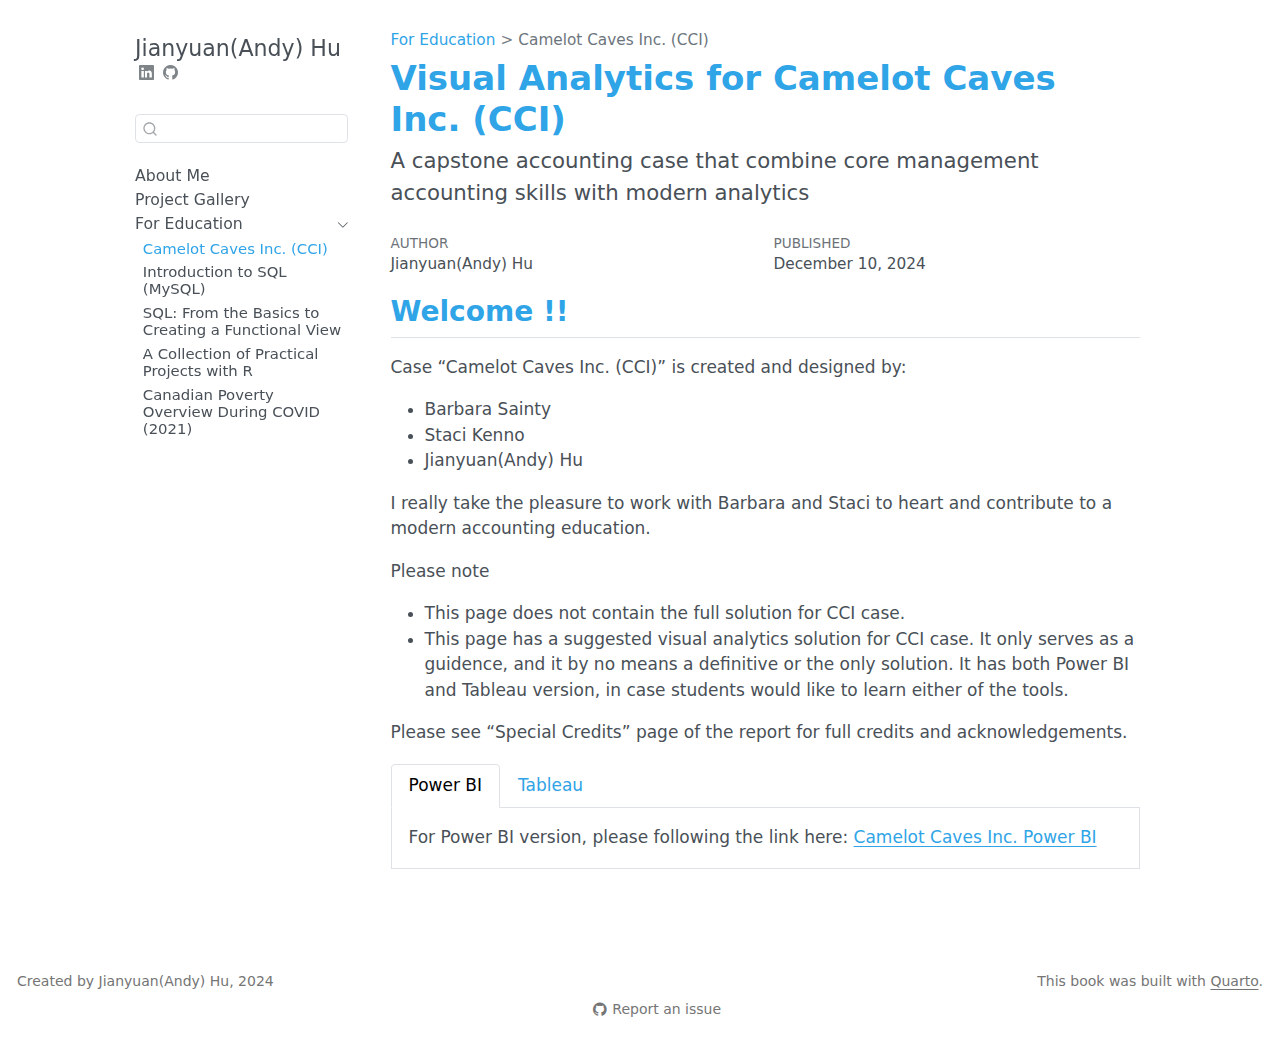
==== commit 6742c3cb: "add Canadian Proverty MPA teaching project" ====
--- a/docs/accounting_cci.html
+++ b/docs/accounting_cci.html
@@ -154,6 +154,12 @@
   <div class="sidebar-item-container"> 
   <a href="https://jy-andy-hu.github.io/Education_R/" class="sidebar-item-text sidebar-link">
  <span class="menu-text">A Collection of Practical Projects with R</span></a>
+  </div>
+</li>
+          <li class="sidebar-item">
+  <div class="sidebar-item-container"> 
+  <a href="https://app.powerbi.com/view?r=eyJrIjoiNjlhYThmNDAtNWY4YS00ZTFkLTlkMDYtZjJmYTQwNzZjNWI5IiwidCI6IjJlYTIwYzQ3LTNlZjUtNDNkNy1iZWQ3LWIwNDBmYzBhMzkyNiIsImMiOjZ9" class="sidebar-item-text sidebar-link">
+ <span class="menu-text">Canadian Poverty Overview During COVID (2021)</span></a>
   </div>
 </li>
       </ul>
